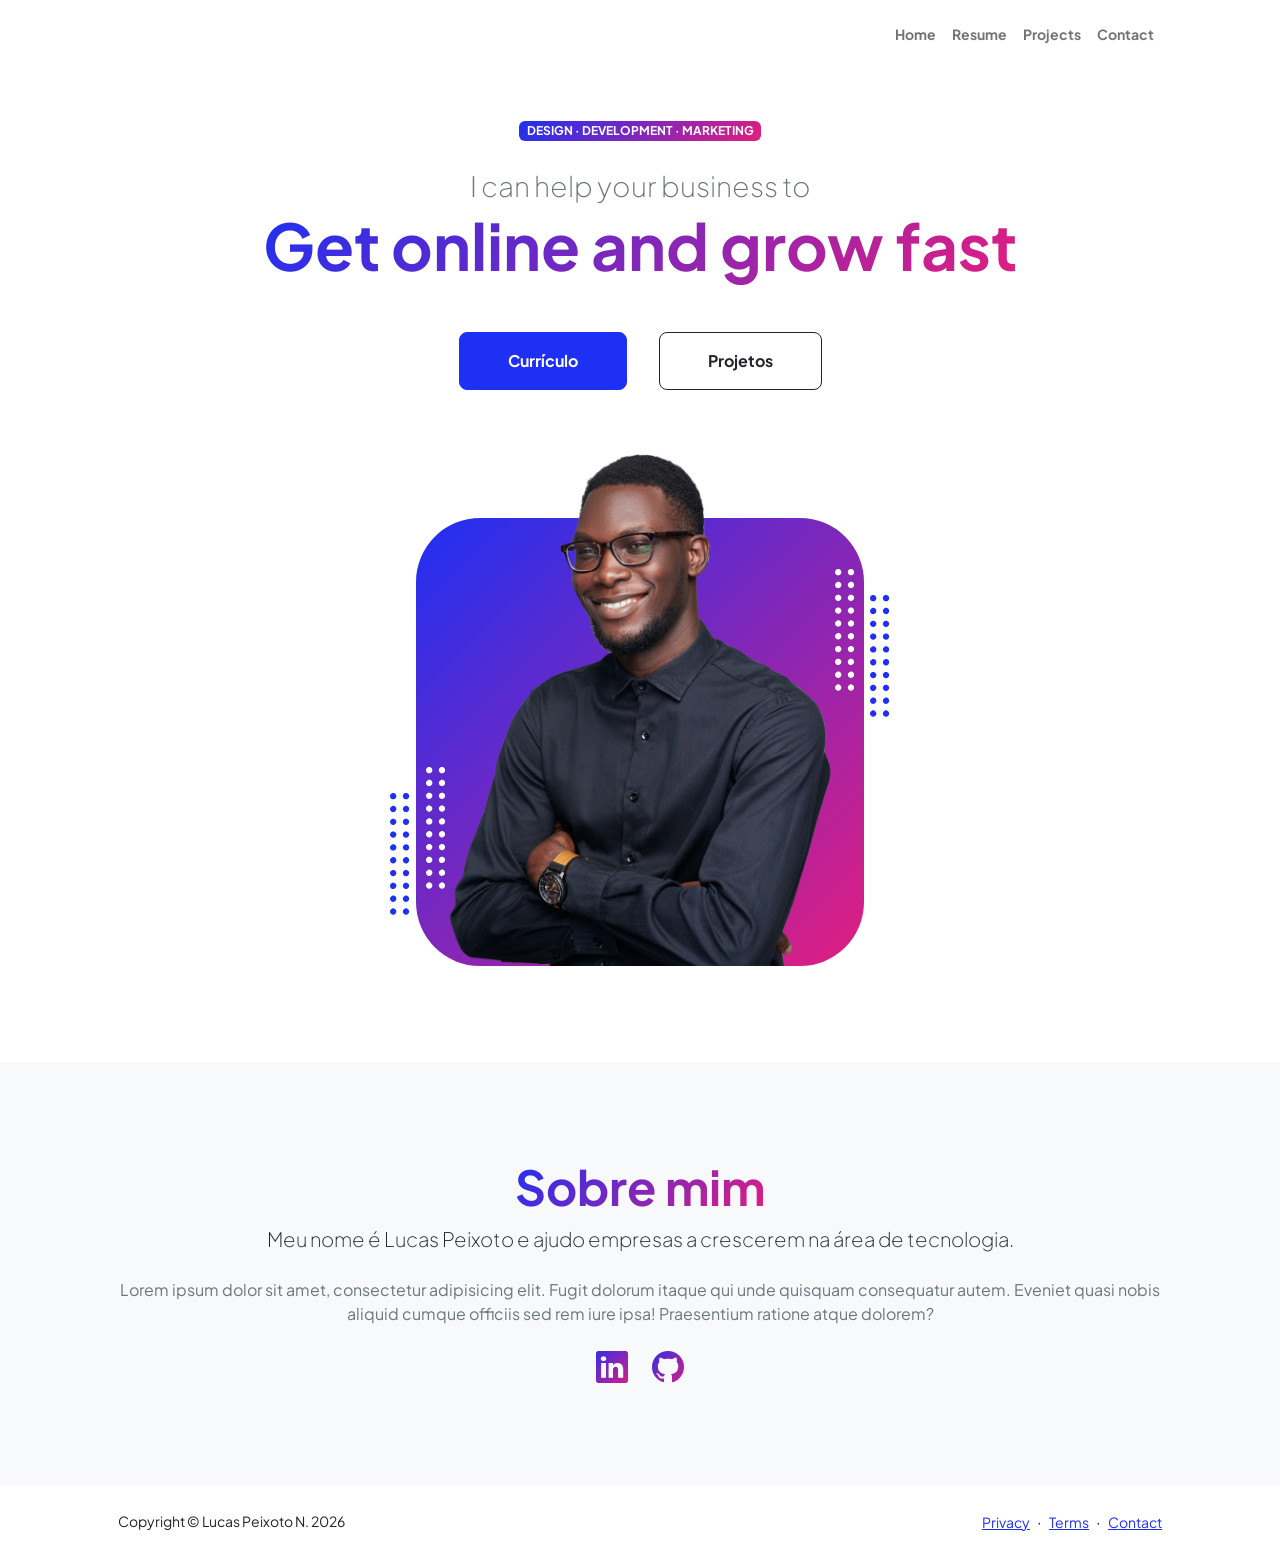
==== startbootstrap-personal-gh-pages/index.html @ f441ab60 "Primeiro commit do portfólio" ====
<!DOCTYPE html>
<html lang="en">
    <head>
        <meta charset="utf-8" />
        <meta name="viewport" content="width=device-width, initial-scale=1, shrink-to-fit=no" />
        <meta name="description" content="" />
        <meta name="author" content="" />
        <title>Portifólio - Lucas Peixoto</title>
        <!-- Favicon-->
        <link rel="icon" type="image/x-icon" href="assets/favicon.ico" />
        <!-- Custom Google font-->
        <link rel="preconnect" href="https://fonts.googleapis.com" />
        <link rel="preconnect" href="https://fonts.gstatic.com" crossorigin />
        <link href="https://fonts.googleapis.com/css2?family=Plus+Jakarta+Sans:wght@100;200;300;400;500;600;700;800;900&amp;display=swap" rel="stylesheet" />
        <!-- Bootstrap icons-->
        <link href="https://cdn.jsdelivr.net/npm/bootstrap-icons@1.8.1/font/bootstrap-icons.css" rel="stylesheet" />
        <!-- Core theme CSS (includes Bootstrap)-->
        <link href="css/styles.css" rel="stylesheet" />
    </head>
    <body class="d-flex flex-column h-100">
        <main class="flex-shrink-0">
            <!-- Navigation-->
            <nav class="navbar navbar-expand-lg navbar-light bg-white py-3">
                <div class="container px-5">
                    <button class="navbar-toggler" type="button" data-bs-toggle="collapse" data-bs-target="#navbarSupportedContent" aria-controls="navbarSupportedContent" aria-expanded="false" aria-label="Toggle navigation"><span class="navbar-toggler-icon"></span></button>
                    <div class="collapse navbar-collapse" id="navbarSupportedContent">
                        <ul class="navbar-nav ms-auto mb-2 mb-lg-0 small fw-bolder">
                            <li class="nav-item"><a class="nav-link" href="index.html">Home</a></li>
                            <li class="nav-item"><a class="nav-link" href="resume.html">Resume</a></li>
                            <li class="nav-item"><a class="nav-link" href="projects.html">Projects</a></li>
                            <li class="nav-item"><a class="nav-link" href="contact.html">Contact</a></li>
                        </ul>
                    </div>
                </div>
            </nav>
            <!-- Header-->
            <header class="py-5">
                <div class="container px-5 pb-5">
                    <div class="row gx-5 align-items-center">
                        <div class="col-xxl-5">
                            <!-- Header text content-->
                            <div class="text-center text-xxl-start">
                                <div class="badge bg-gradient-primary-to-secondary text-white mb-4"><div class="text-uppercase">Design &middot; Development &middot; Marketing</div></div>
                                <div class="fs-3 fw-light text-muted">I can help your business to</div>
                                <h1 class="display-3 fw-bolder mb-5"><span class="text-gradient d-inline">Get online and grow fast</span></h1>
                                <div class="d-grid gap-3 d-sm-flex justify-content-sm-center justify-content-xxl-start mb-3">
                                    <a class="btn btn-primary btn-lg px-5 py-3 me-sm-3 fs-6 fw-bolder" href="resume.html">Currículo</a>
                                    <a class="btn btn-outline-dark btn-lg px-5 py-3 fs-6 fw-bolder" href="projects.html">Projetos</a>
                                </div>
                            </div>
                        </div>
                        <div class="col-xxl-7">
                            <!-- Header profile picture-->
                            <div class="d-flex justify-content-center mt-5 mt-xxl-0">
                                <div class="profile bg-gradient-primary-to-secondary">
                                    <!-- TIP: For best results, use a photo with a transparent background like the demo example below-->
                                    <!-- Watch a tutorial on how to do this on YouTube (link)-->
                                    <img class="profile-img" src="assets/profile.png" alt="..." />
                                    <div class="dots-1">
                                        <!-- SVG Dots-->
                                        <svg version="1.1" xmlns="http://www.w3.org/2000/svg" xmlns:xlink="http://www.w3.org/1999/xlink" x="0px" y="0px" viewBox="0 0 191.6 1215.4" style="enable-background: new 0 0 191.6 1215.4" xml:space="preserve">
                                            <g transform="translate(0.000000,1280.000000) scale(0.100000,-0.100000)">
                                                <path d="M227.7,12788.6c-105-35-200-141-222-248c-43-206,163-412,369-369c155,32,275,190,260,339c-11,105-90,213-190,262        C383.7,12801.6,289.7,12808.6,227.7,12788.6z"></path>
                                                <path d="M1507.7,12788.6c-151-50-253-216-222-362c25-119,136-230,254-255c194-41,395,142,375,339c-11,105-90,213-190,262        C1663.7,12801.6,1569.7,12808.6,1507.7,12788.6z"></path>
                                                <path d="M227.7,11508.6c-105-35-200-141-222-248c-43-206,163-412,369-369c155,32,275,190,260,339c-11,105-90,213-190,262        C383.7,11521.6,289.7,11528.6,227.7,11508.6z"></path>
                                                <path d="M1507.7,11508.6c-151-50-253-216-222-362c25-119,136-230,254-255c194-41,395,142,375,339c-11,105-90,213-190,262        C1663.7,11521.6,1569.7,11528.6,1507.7,11508.6z"></path>
                                                <path d="M227.7,10228.6c-105-35-200-141-222-248c-43-206,163-412,369-369c155,32,275,190,260,339c-11,105-90,213-190,262        C383.7,10241.6,289.7,10248.6,227.7,10228.6z"></path>
                                                <path d="M1507.7,10228.6c-105-35-200-141-222-248c-43-206,163-412,369-369c155,32,275,190,260,339c-11,105-90,213-190,262        C1663.7,10241.6,1569.7,10248.6,1507.7,10228.6z"></path>
                                                <path d="M227.7,8948.6c-105-35-200-141-222-248c-43-206,163-412,369-369c155,32,275,190,260,339c-11,105-90,213-190,262        C383.7,8961.6,289.7,8968.6,227.7,8948.6z"></path>
                                                <path d="M1507.7,8948.6c-105-35-200-141-222-248c-43-206,163-412,369-369c155,32,275,190,260,339c-11,105-90,213-190,262        C1663.7,8961.6,1569.7,8968.6,1507.7,8948.6z"></path>
                                                <path d="M227.7,7668.6c-105-35-200-141-222-248c-43-206,163-412,369-369c155,32,275,190,260,339c-11,105-90,213-190,262        C383.7,7681.6,289.7,7688.6,227.7,7668.6z"></path>
                                                <path d="M1507.7,7668.6c-105-35-200-141-222-248c-43-206,163-412,369-369c155,32,275,190,260,339c-11,105-90,213-190,262        C1663.7,7681.6,1569.7,7688.6,1507.7,7668.6z"></path>
                                                <path d="M227.7,6388.6c-105-35-200-141-222-248c-43-206,163-412,369-369c155,32,275,190,260,339c-11,105-90,213-190,262        C383.7,6401.6,289.7,6408.6,227.7,6388.6z"></path>
                                                <path d="M1507.7,6388.6c-105-35-200-141-222-248c-43-206,163-412,369-369c155,32,275,190,260,339c-11,105-90,213-190,262        C1663.7,6401.6,1569.7,6408.6,1507.7,6388.6z"></path>
                                                <path d="M227.7,5108.6c-105-35-200-141-222-248c-43-206,163-412,369-369c155,32,275,190,260,339c-11,105-90,213-190,262        C383.7,5121.6,289.7,5128.6,227.7,5108.6z"></path>
                                                <path d="M1507.7,5108.6c-105-35-200-141-222-248c-43-206,163-412,369-369c155,32,275,190,260,339c-11,105-90,213-190,262        C1663.7,5121.6,1569.7,5128.6,1507.7,5108.6z"></path>
                                                <path d="M227.7,3828.6c-105-35-200-141-222-248c-43-206,163-412,369-369c155,32,275,190,260,339c-11,105-90,213-190,262        C383.7,3841.6,289.7,3848.6,227.7,3828.6z"></path>
                                                <path d="M1507.7,3828.6c-105-35-200-141-222-248c-43-206,163-412,369-369c155,32,275,190,260,339c-11,105-90,213-190,262        C1663.7,3841.6,1569.7,3848.6,1507.7,3828.6z"></path>
                                                <path d="M227.7,2548.6c-105-35-200-141-222-248c-43-206,163-412,369-369c155,32,275,190,260,339c-11,105-90,213-190,262        C383.7,2561.6,289.7,2568.6,227.7,2548.6z"></path>
                                                <path d="M1507.7,2548.6c-105-35-200-141-222-248c-43-206,163-412,369-369c155,32,275,190,260,339c-11,105-90,213-190,262        C1663.7,2561.6,1569.7,2568.6,1507.7,2548.6z"></path>
                                                <path d="M227.7,1268.6c-105-35-200-141-222-248c-43-206,163-412,369-369c155,32,275,190,260,339c-11,105-90,213-190,262        C383.7,1281.6,289.7,1288.6,227.7,1268.6z"></path>
                                                <path d="M1507.7,1268.6c-105-35-200-141-222-248c-43-206,163-412,369-369c155,32,275,190,260,339c-11,105-90,213-190,262        C1663.7,1281.6,1569.7,1288.6,1507.7,1268.6z"></path>
                                            </g>
                                        </svg>
                                        <!-- END of SVG dots-->
                                    </div>
                                    <div class="dots-2">
                                        <!-- SVG Dots-->
                                        <svg version="1.1" xmlns="http://www.w3.org/2000/svg" xmlns:xlink="http://www.w3.org/1999/xlink" x="0px" y="0px" viewBox="0 0 191.6 1215.4" style="enable-background: new 0 0 191.6 1215.4" xml:space="preserve">
                                            <g transform="translate(0.000000,1280.000000) scale(0.100000,-0.100000)">
                                                <path d="M227.7,12788.6c-105-35-200-141-222-248c-43-206,163-412,369-369c155,32,275,190,260,339c-11,105-90,213-190,262        C383.7,12801.6,289.7,12808.6,227.7,12788.6z"></path>
                                                <path d="M1507.7,12788.6c-151-50-253-216-222-362c25-119,136-230,254-255c194-41,395,142,375,339c-11,105-90,213-190,262        C1663.7,12801.6,1569.7,12808.6,1507.7,12788.6z"></path>
                                                <path d="M227.7,11508.6c-105-35-200-141-222-248c-43-206,163-412,369-369c155,32,275,190,260,339c-11,105-90,213-190,262        C383.7,11521.6,289.7,11528.6,227.7,11508.6z"></path>
                                                <path d="M1507.7,11508.6c-151-50-253-216-222-362c25-119,136-230,254-255c194-41,395,142,375,339c-11,105-90,213-190,262        C1663.7,11521.6,1569.7,11528.6,1507.7,11508.6z"></path>
                                                <path d="M227.7,10228.6c-105-35-200-141-222-248c-43-206,163-412,369-369c155,32,275,190,260,339c-11,105-90,213-190,262        C383.7,10241.6,289.7,10248.6,227.7,10228.6z"></path>
                                                <path d="M1507.7,10228.6c-105-35-200-141-222-248c-43-206,163-412,369-369c155,32,275,190,260,339c-11,105-90,213-190,262        C1663.7,10241.6,1569.7,10248.6,1507.7,10228.6z"></path>
                                                <path d="M227.7,8948.6c-105-35-200-141-222-248c-43-206,163-412,369-369c155,32,275,190,260,339c-11,105-90,213-190,262        C383.7,8961.6,289.7,8968.6,227.7,8948.6z"></path>
                                                <path d="M1507.7,8948.6c-105-35-200-141-222-248c-43-206,163-412,369-369c155,32,275,190,260,339c-11,105-90,213-190,262        C1663.7,8961.6,1569.7,8968.6,1507.7,8948.6z"></path>
                                                <path d="M227.7,7668.6c-105-35-200-141-222-248c-43-206,163-412,369-369c155,32,275,190,260,339c-11,105-90,213-190,262        C383.7,7681.6,289.7,7688.6,227.7,7668.6z"></path>
                                                <path d="M1507.7,7668.6c-105-35-200-141-222-248c-43-206,163-412,369-369c155,32,275,190,260,339c-11,105-90,213-190,262        C1663.7,7681.6,1569.7,7688.6,1507.7,7668.6z"></path>
                                                <path d="M227.7,6388.6c-105-35-200-141-222-248c-43-206,163-412,369-369c155,32,275,190,260,339c-11,105-90,213-190,262        C383.7,6401.6,289.7,6408.6,227.7,6388.6z"></path>
                                                <path d="M1507.7,6388.6c-105-35-200-141-222-248c-43-206,163-412,369-369c155,32,275,190,260,339c-11,105-90,213-190,262        C1663.7,6401.6,1569.7,6408.6,1507.7,6388.6z"></path>
                                                <path d="M227.7,5108.6c-105-35-200-141-222-248c-43-206,163-412,369-369c155,32,275,190,260,339c-11,105-90,213-190,262        C383.7,5121.6,289.7,5128.6,227.7,5108.6z"></path>
                                                <path d="M1507.7,5108.6c-105-35-200-141-222-248c-43-206,163-412,369-369c155,32,275,190,260,339c-11,105-90,213-190,262        C1663.7,5121.6,1569.7,5128.6,1507.7,5108.6z"></path>
                                                <path d="M227.7,3828.6c-105-35-200-141-222-248c-43-206,163-412,369-369c155,32,275,190,260,339c-11,105-90,213-190,262        C383.7,3841.6,289.7,3848.6,227.7,3828.6z"></path>
                                                <path d="M1507.7,3828.6c-105-35-200-141-222-248c-43-206,163-412,369-369c155,32,275,190,260,339c-11,105-90,213-190,262        C1663.7,3841.6,1569.7,3848.6,1507.7,3828.6z"></path>
                                                <path d="M227.7,2548.6c-105-35-200-141-222-248c-43-206,163-412,369-369c155,32,275,190,260,339c-11,105-90,213-190,262        C383.7,2561.6,289.7,2568.6,227.7,2548.6z"></path>
                                                <path d="M1507.7,2548.6c-105-35-200-141-222-248c-43-206,163-412,369-369c155,32,275,190,260,339c-11,105-90,213-190,262        C1663.7,2561.6,1569.7,2568.6,1507.7,2548.6z"></path>
                                                <path d="M227.7,1268.6c-105-35-200-141-222-248c-43-206,163-412,369-369c155,32,275,190,260,339c-11,105-90,213-190,262        C383.7,1281.6,289.7,1288.6,227.7,1268.6z"></path>
                                                <path d="M1507.7,1268.6c-105-35-200-141-222-248c-43-206,163-412,369-369c155,32,275,190,260,339c-11,105-90,213-190,262        C1663.7,1281.6,1569.7,1288.6,1507.7,1268.6z"></path>
                                            </g>
                                        </svg>
                                        <!-- END of SVG dots-->
                                    </div>
                                    <div class="dots-3">
                                        <!-- SVG Dots-->
                                        <svg version="1.1" xmlns="http://www.w3.org/2000/svg" xmlns:xlink="http://www.w3.org/1999/xlink" x="0px" y="0px" viewBox="0 0 191.6 1215.4" style="enable-background: new 0 0 191.6 1215.4" xml:space="preserve">
                                            <g transform="translate(0.000000,1280.000000) scale(0.100000,-0.100000)">
                                                <path d="M227.7,12788.6c-105-35-200-141-222-248c-43-206,163-412,369-369c155,32,275,190,260,339c-11,105-90,213-190,262        C383.7,12801.6,289.7,12808.6,227.7,12788.6z"></path>
                                                <path d="M1507.7,12788.6c-151-50-253-216-222-362c25-119,136-230,254-255c194-41,395,142,375,339c-11,105-90,213-190,262        C1663.7,12801.6,1569.7,12808.6,1507.7,12788.6z"></path>
                                                <path d="M227.7,11508.6c-105-35-200-141-222-248c-43-206,163-412,369-369c155,32,275,190,260,339c-11,105-90,213-190,262        C383.7,11521.6,289.7,11528.6,227.7,11508.6z"></path>
                                                <path d="M1507.7,11508.6c-151-50-253-216-222-362c25-119,136-230,254-255c194-41,395,142,375,339c-11,105-90,213-190,262        C1663.7,11521.6,1569.7,11528.6,1507.7,11508.6z"></path>
                                                <path d="M227.7,10228.6c-105-35-200-141-222-248c-43-206,163-412,369-369c155,32,275,190,260,339c-11,105-90,213-190,262        C383.7,10241.6,289.7,10248.6,227.7,10228.6z"></path>
                                                <path d="M1507.7,10228.6c-105-35-200-141-222-248c-43-206,163-412,369-369c155,32,275,190,260,339c-11,105-90,213-190,262        C1663.7,10241.6,1569.7,10248.6,1507.7,10228.6z"></path>
                                                <path d="M227.7,8948.6c-105-35-200-141-222-248c-43-206,163-412,369-369c155,32,275,190,260,339c-11,105-90,213-190,262        C383.7,8961.6,289.7,8968.6,227.7,8948.6z"></path>
                                                <path d="M1507.7,8948.6c-105-35-200-141-222-248c-43-206,163-412,369-369c155,32,275,190,260,339c-11,105-90,213-190,262        C1663.7,8961.6,1569.7,8968.6,1507.7,8948.6z"></path>
                                                <path d="M227.7,7668.6c-105-35-200-141-222-248c-43-206,163-412,369-369c155,32,275,190,260,339c-11,105-90,213-190,262        C383.7,7681.6,289.7,7688.6,227.7,7668.6z"></path>
                                                <path d="M1507.7,7668.6c-105-35-200-141-222-248c-43-206,163-412,369-369c155,32,275,190,260,339c-11,105-90,213-190,262        C1663.7,7681.6,1569.7,7688.6,1507.7,7668.6z"></path>
                                                <path d="M227.7,6388.6c-105-35-200-141-222-248c-43-206,163-412,369-369c155,32,275,190,260,339c-11,105-90,213-190,262        C383.7,6401.6,289.7,6408.6,227.7,6388.6z"></path>
                                                <path d="M1507.7,6388.6c-105-35-200-141-222-248c-43-206,163-412,369-369c155,32,275,190,260,339c-11,105-90,213-190,262        C1663.7,6401.6,1569.7,6408.6,1507.7,6388.6z"></path>
                                                <path d="M227.7,5108.6c-105-35-200-141-222-248c-43-206,163-412,369-369c155,32,275,190,260,339c-11,105-90,213-190,262        C383.7,5121.6,289.7,5128.6,227.7,5108.6z"></path>
                                                <path d="M1507.7,5108.6c-105-35-200-141-222-248c-43-206,163-412,369-369c155,32,275,190,260,339c-11,105-90,213-190,262        C1663.7,5121.6,1569.7,5128.6,1507.7,5108.6z"></path>
                                                <path d="M227.7,3828.6c-105-35-200-141-222-248c-43-206,163-412,369-369c155,32,275,190,260,339c-11,105-90,213-190,262        C383.7,3841.6,289.7,3848.6,227.7,3828.6z"></path>
                                                <path d="M1507.7,3828.6c-105-35-200-141-222-248c-43-206,163-412,369-369c155,32,275,190,260,339c-11,105-90,213-190,262        C1663.7,3841.6,1569.7,3848.6,1507.7,3828.6z"></path>
                                                <path d="M227.7,2548.6c-105-35-200-141-222-248c-43-206,163-412,369-369c155,32,275,190,260,339c-11,105-90,213-190,262        C383.7,2561.6,289.7,2568.6,227.7,2548.6z"></path>
                                                <path d="M1507.7,2548.6c-105-35-200-141-222-248c-43-206,163-412,369-369c155,32,275,190,260,339c-11,105-90,213-190,262        C1663.7,2561.6,1569.7,2568.6,1507.7,2548.6z"></path>
                                                <path d="M227.7,1268.6c-105-35-200-141-222-248c-43-206,163-412,369-369c155,32,275,190,260,339c-11,105-90,213-190,262        C383.7,1281.6,289.7,1288.6,227.7,1268.6z"></path>
                                                <path d="M1507.7,1268.6c-105-35-200-141-222-248c-43-206,163-412,369-369c155,32,275,190,260,339c-11,105-90,213-190,262        C1663.7,1281.6,1569.7,1288.6,1507.7,1268.6z"></path>
                                            </g>
                                        </svg>
                                        <!-- END of SVG dots-->
                                    </div>
                                    <div class="dots-4">
                                        <!-- SVG Dots-->
                                        <svg version="1.1" xmlns="http://www.w3.org/2000/svg" xmlns:xlink="http://www.w3.org/1999/xlink" x="0px" y="0px" viewBox="0 0 191.6 1215.4" style="enable-background: new 0 0 191.6 1215.4" xml:space="preserve">
                                            <g transform="translate(0.000000,1280.000000) scale(0.100000,-0.100000)">
                                                <path d="M227.7,12788.6c-105-35-200-141-222-248c-43-206,163-412,369-369c155,32,275,190,260,339c-11,105-90,213-190,262        C383.7,12801.6,289.7,12808.6,227.7,12788.6z"></path>
                                                <path d="M1507.7,12788.6c-151-50-253-216-222-362c25-119,136-230,254-255c194-41,395,142,375,339c-11,105-90,213-190,262        C1663.7,12801.6,1569.7,12808.6,1507.7,12788.6z"></path>
                                                <path d="M227.7,11508.6c-105-35-200-141-222-248c-43-206,163-412,369-369c155,32,275,190,260,339c-11,105-90,213-190,262        C383.7,11521.6,289.7,11528.6,227.7,11508.6z"></path>
                                                <path d="M1507.7,11508.6c-151-50-253-216-222-362c25-119,136-230,254-255c194-41,395,142,375,339c-11,105-90,213-190,262        C1663.7,11521.6,1569.7,11528.6,1507.7,11508.6z"></path>
                                                <path d="M227.7,10228.6c-105-35-200-141-222-248c-43-206,163-412,369-369c155,32,275,190,260,339c-11,105-90,213-190,262        C383.7,10241.6,289.7,10248.6,227.7,10228.6z"></path>
                                                <path d="M1507.7,10228.6c-105-35-200-141-222-248c-43-206,163-412,369-369c155,32,275,190,260,339c-11,105-90,213-190,262        C1663.7,10241.6,1569.7,10248.6,1507.7,10228.6z"></path>
                                                <path d="M227.7,8948.6c-105-35-200-141-222-248c-43-206,163-412,369-369c155,32,275,190,260,339c-11,105-90,213-190,262        C383.7,8961.6,289.7,8968.6,227.7,8948.6z"></path>
                                                <path d="M1507.7,8948.6c-105-35-200-141-222-248c-43-206,163-412,369-369c155,32,275,190,260,339c-11,105-90,213-190,262        C1663.7,8961.6,1569.7,8968.6,1507.7,8948.6z"></path>
                                                <path d="M227.7,7668.6c-105-35-200-141-222-248c-43-206,163-412,369-369c155,32,275,190,260,339c-11,105-90,213-190,262        C383.7,7681.6,289.7,7688.6,227.7,7668.6z"></path>
                                                <path d="M1507.7,7668.6c-105-35-200-141-222-248c-43-206,163-412,369-369c155,32,275,190,260,339c-11,105-90,213-190,262        C1663.7,7681.6,1569.7,7688.6,1507.7,7668.6z"></path>
                                                <path d="M227.7,6388.6c-105-35-200-141-222-248c-43-206,163-412,369-369c155,32,275,190,260,339c-11,105-90,213-190,262        C383.7,6401.6,289.7,6408.6,227.7,6388.6z"></path>
                                                <path d="M1507.7,6388.6c-105-35-200-141-222-248c-43-206,163-412,369-369c155,32,275,190,260,339c-11,105-90,213-190,262        C1663.7,6401.6,1569.7,6408.6,1507.7,6388.6z"></path>
                                                <path d="M227.7,5108.6c-105-35-200-141-222-248c-43-206,163-412,369-369c155,32,275,190,260,339c-11,105-90,213-190,262        C383.7,5121.6,289.7,5128.6,227.7,5108.6z"></path>
                                                <path d="M1507.7,5108.6c-105-35-200-141-222-248c-43-206,163-412,369-369c155,32,275,190,260,339c-11,105-90,213-190,262        C1663.7,5121.6,1569.7,5128.6,1507.7,5108.6z"></path>
                                                <path d="M227.7,3828.6c-105-35-200-141-222-248c-43-206,163-412,369-369c155,32,275,190,260,339c-11,105-90,213-190,262        C383.7,3841.6,289.7,3848.6,227.7,3828.6z"></path>
                                                <path d="M1507.7,3828.6c-105-35-200-141-222-248c-43-206,163-412,369-369c155,32,275,190,260,339c-11,105-90,213-190,262        C1663.7,3841.6,1569.7,3848.6,1507.7,3828.6z"></path>
                                                <path d="M227.7,2548.6c-105-35-200-141-222-248c-43-206,163-412,369-369c155,32,275,190,260,339c-11,105-90,213-190,262        C383.7,2561.6,289.7,2568.6,227.7,2548.6z"></path>
                                                <path d="M1507.7,2548.6c-105-35-200-141-222-248c-43-206,163-412,369-369c155,32,275,190,260,339c-11,105-90,213-190,262        C1663.7,2561.6,1569.7,2568.6,1507.7,2548.6z"></path>
                                                <path d="M227.7,1268.6c-105-35-200-141-222-248c-43-206,163-412,369-369c155,32,275,190,260,339c-11,105-90,213-190,262        C383.7,1281.6,289.7,1288.6,227.7,1268.6z"></path>
                                                <path d="M1507.7,1268.6c-105-35-200-141-222-248c-43-206,163-412,369-369c155,32,275,190,260,339c-11,105-90,213-190,262        C1663.7,1281.6,1569.7,1288.6,1507.7,1268.6z"></path>
                                            </g>
                                        </svg>
                                        <!-- END of SVG dots-->
                                    </div>
                                </div>
                            </div>
                        </div>
                    </div>
                </div>
            </header>
            <!-- About Section-->
            <section class="bg-light py-5">
                <div class="container px-5">
                    <div class="row gx-5 justify-content-center">
                        <div class="col-xxl-8">
                            <div class="text-center my-5">
                                <h2 class="display-5 fw-bolder"><span class="text-gradient d-inline">Sobre mim</span></h2>
                                <p class="lead fw-light mb-4">Meu nome é Lucas Peixoto e ajudo empresas a crescerem na área de tecnologia.</p>
                                <p class="text-muted">Lorem ipsum dolor sit amet, consectetur adipisicing elit. Fugit dolorum itaque qui unde quisquam consequatur autem. Eveniet quasi nobis aliquid cumque officiis sed rem iure ipsa! Praesentium ratione atque dolorem?</p>
                                <div class="d-flex justify-content-center fs-2 gap-4">
                                    <a class="text-gradient" href="https://www.linkedin.com/in/lucaspeixoton"><i class="bi bi-linkedin"></i></a>
                                    <a class="text-gradient" href="https://github.com/LucasPeixotoN"><i class="bi bi-github"></i></a>
                                </div>
                            </div>
                        </div>
                    </div>
                </div>
            </section>
        </main>
        <!-- Footer-->
        <footer class="bg-white py-4 mt-auto">
            <div class="container px-5">
                <div class="row align-items-center justify-content-between flex-column flex-sm-row">
                    <div class="col-auto"><div class="small m-0">Copyright &copy; Lucas Peixoto N. 2026</div></div>
                    <div class="col-auto">
                        <a class="small" href="#!">Privacy</a>
                        <span class="mx-1">&middot;</span>
                        <a class="small" href="#!">Terms</a>
                        <span class="mx-1">&middot;</span>
                        <a class="small" href="#!">Contact</a>
                    </div>
                </div>
            </div>
        </footer>
        <!-- Bootstrap core JS-->
        <script src="https://cdn.jsdelivr.net/npm/bootstrap@5.2.3/dist/js/bootstrap.bundle.min.js"></script>
        <!-- Core theme JS-->
        <script src="js/scripts.js"></script>
    </body>
</html>
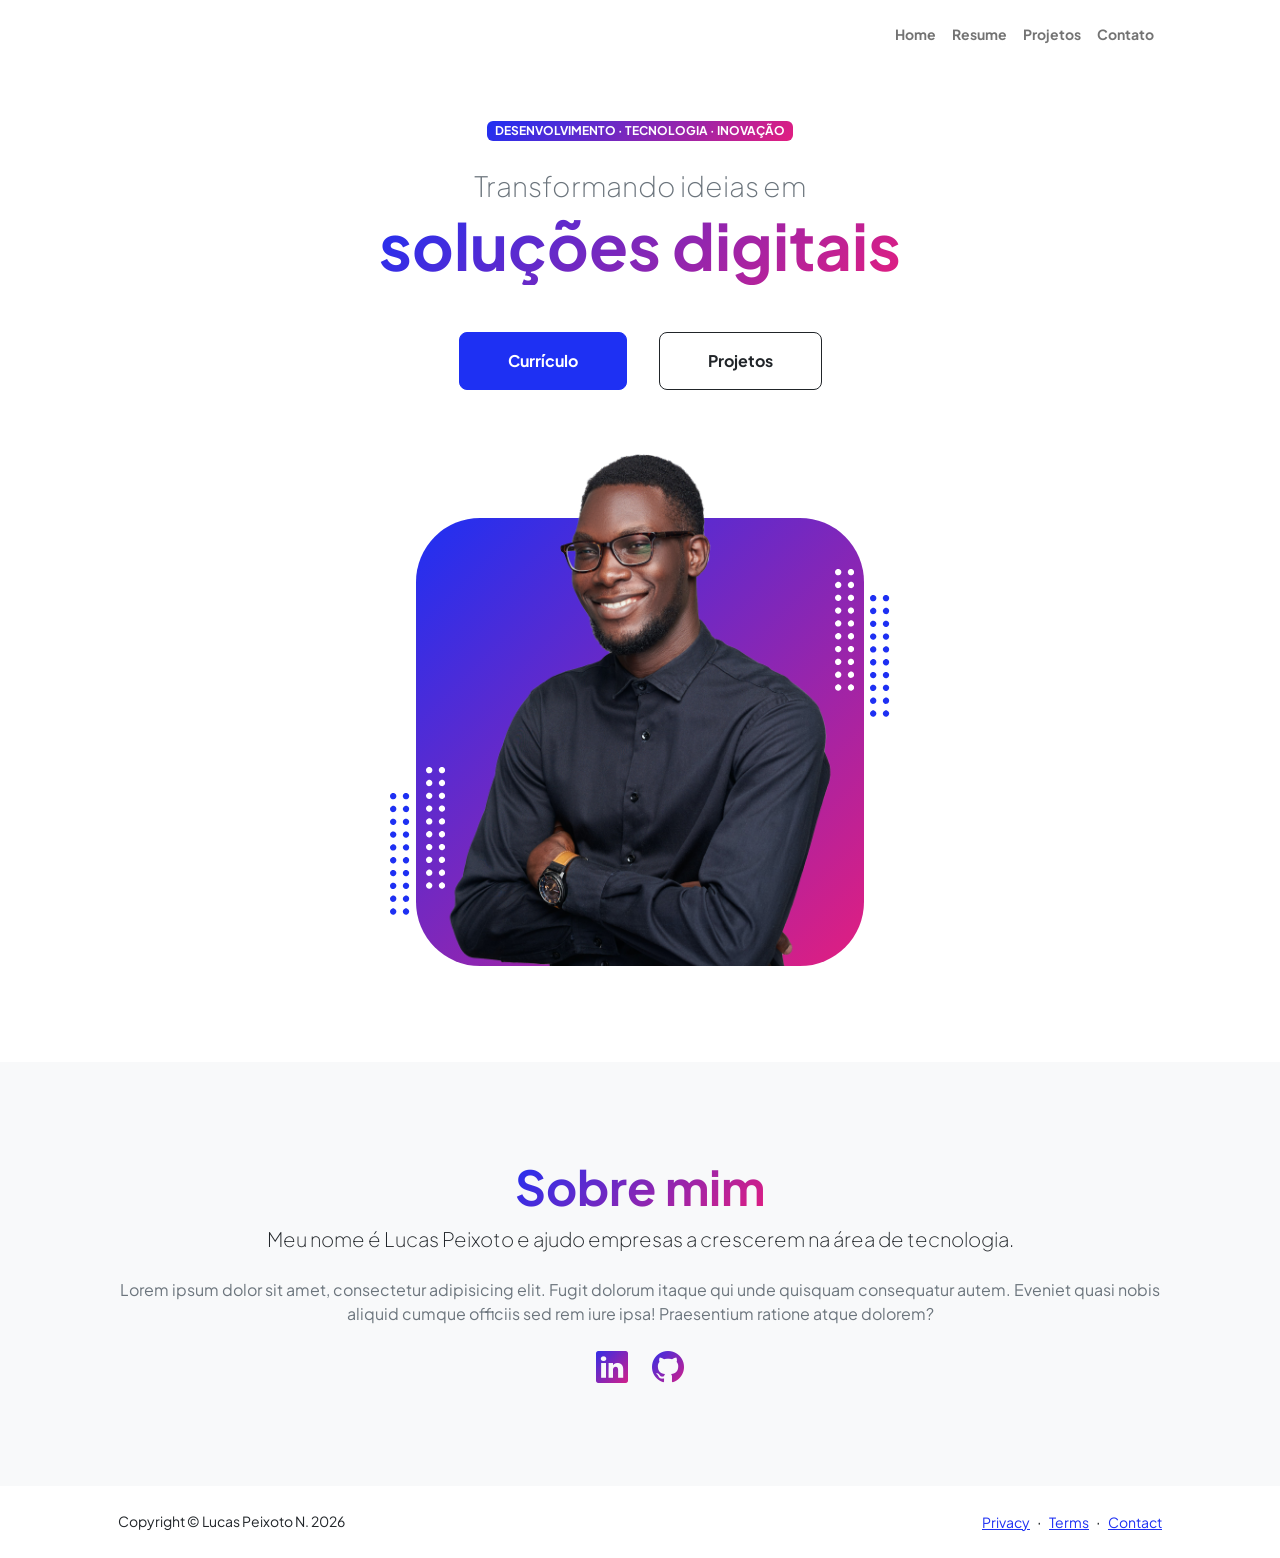
==== commit a43dc567: "Salvando antes de testes radicais" ====
--- a/startbootstrap-personal-gh-pages/index.html
+++ b/startbootstrap-personal-gh-pages/index.html
@@ -27,8 +27,8 @@
                         <ul class="navbar-nav ms-auto mb-2 mb-lg-0 small fw-bolder">
                             <li class="nav-item"><a class="nav-link" href="index.html">Home</a></li>
                             <li class="nav-item"><a class="nav-link" href="resume.html">Resume</a></li>
-                            <li class="nav-item"><a class="nav-link" href="projects.html">Projects</a></li>
-                            <li class="nav-item"><a class="nav-link" href="contact.html">Contact</a></li>
+                            <li class="nav-item"><a class="nav-link" href="projects.html">Projetos</a></li>
+                            <li class="nav-item"><a class="nav-link" href="contact.html">Contato</a></li>
                         </ul>
                     </div>
                 </div>
@@ -40,9 +40,9 @@
                         <div class="col-xxl-5">
                             <!-- Header text content-->
                             <div class="text-center text-xxl-start">
-                                <div class="badge bg-gradient-primary-to-secondary text-white mb-4"><div class="text-uppercase">Design &middot; Development &middot; Marketing</div></div>
-                                <div class="fs-3 fw-light text-muted">I can help your business to</div>
-                                <h1 class="display-3 fw-bolder mb-5"><span class="text-gradient d-inline">Get online and grow fast</span></h1>
+                                <div class="badge bg-gradient-primary-to-secondary text-white mb-4"><div class="text-uppercase">Desenvolvimento &middot; Tecnologia &middot; Inovação</div></div>
+                                <div class="fs-3 fw-light text-muted">Transformando ideias em </div>
+                                <h1 class="display-3 fw-bolder mb-5"><span class="text-gradient d-inline">soluções digitais</span></h1>
                                 <div class="d-grid gap-3 d-sm-flex justify-content-sm-center justify-content-xxl-start mb-3">
                                     <a class="btn btn-primary btn-lg px-5 py-3 me-sm-3 fs-6 fw-bolder" href="resume.html">Currículo</a>
                                     <a class="btn btn-outline-dark btn-lg px-5 py-3 fs-6 fw-bolder" href="projects.html">Projetos</a>
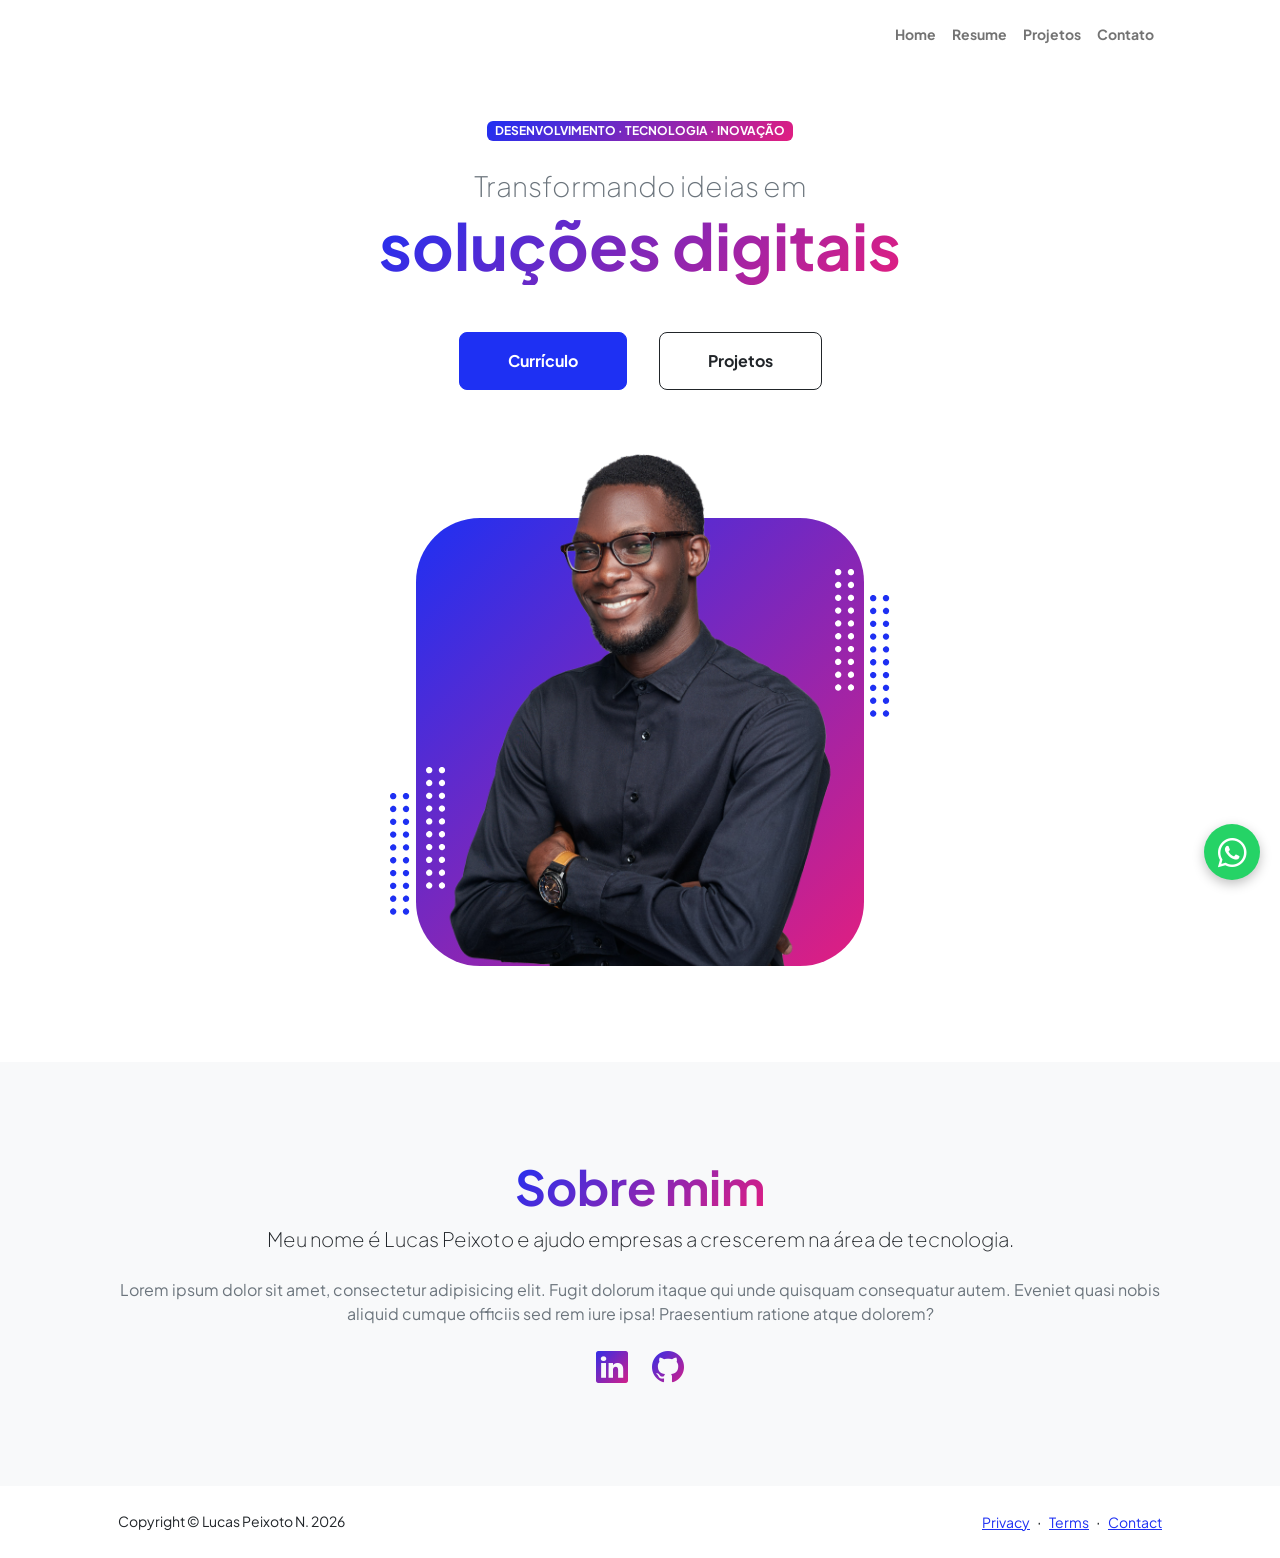
==== commit 88f88e2e: "Adicionando botão whatsapp" ====
--- a/startbootstrap-personal-gh-pages/index.html
+++ b/startbootstrap-personal-gh-pages/index.html
@@ -212,5 +212,11 @@
         <script src="https://cdn.jsdelivr.net/npm/bootstrap@5.2.3/dist/js/bootstrap.bundle.min.js"></script>
         <!-- Core theme JS-->
         <script src="js/scripts.js"></script>
+
+        <!-- Botão flutuante do WhatsApp -->
+        <a href="https://wa.me/5515988328760?text=Olá!%20Vi%20seu%20portfólio%20e%20gostaria%20de%20conversar."
+             class="whatsapp-float" target="_blank" rel="noopener" aria-label="Chamar no WhatsApp">
+             <i class="bi bi-whatsapp"></i>
+            </a>
     </body>
 </html>
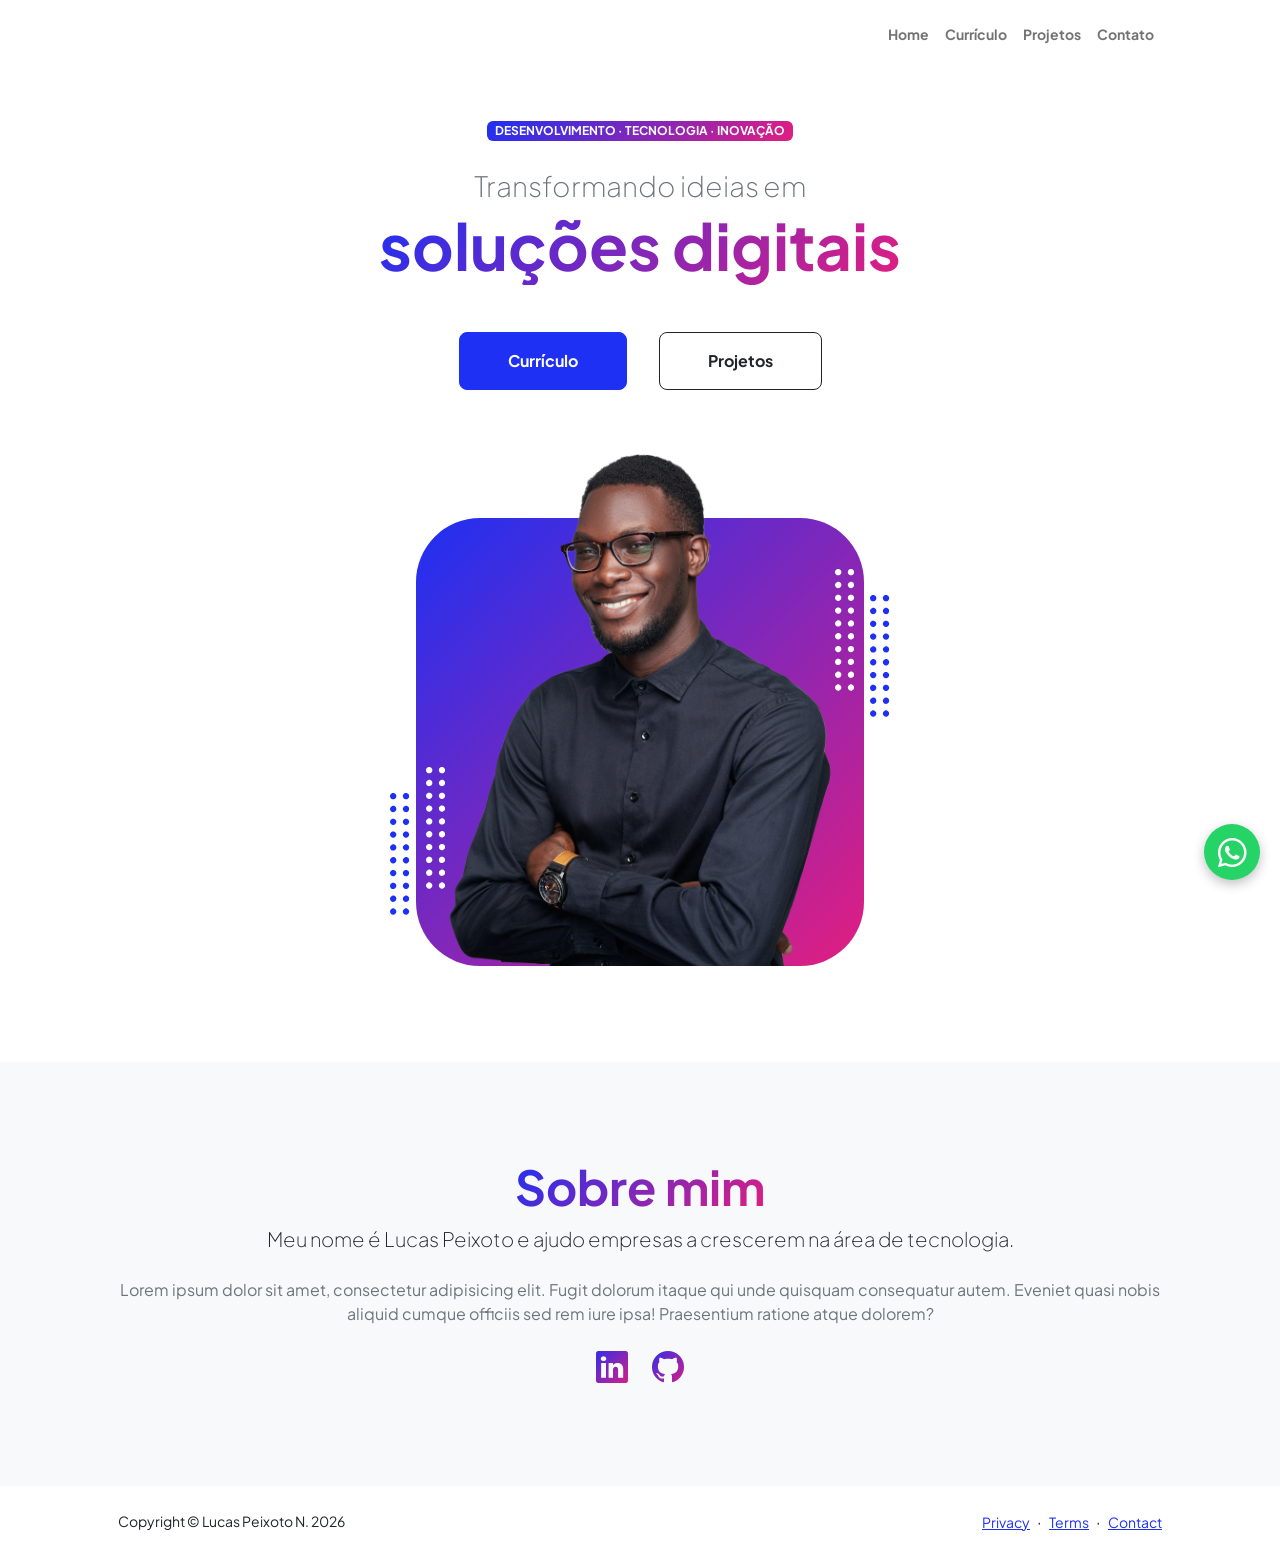
==== commit 9150a057: "Adicionando botão whatsapp" ====
--- a/startbootstrap-personal-gh-pages/index.html
+++ b/startbootstrap-personal-gh-pages/index.html
@@ -26,7 +26,7 @@
                     <div class="collapse navbar-collapse" id="navbarSupportedContent">
                         <ul class="navbar-nav ms-auto mb-2 mb-lg-0 small fw-bolder">
                             <li class="nav-item"><a class="nav-link" href="index.html">Home</a></li>
-                            <li class="nav-item"><a class="nav-link" href="resume.html">Resume</a></li>
+                            <li class="nav-item"><a class="nav-link" href="resume.html">Currículo</a></li>
                             <li class="nav-item"><a class="nav-link" href="projects.html">Projetos</a></li>
                             <li class="nav-item"><a class="nav-link" href="contact.html">Contato</a></li>
                         </ul>
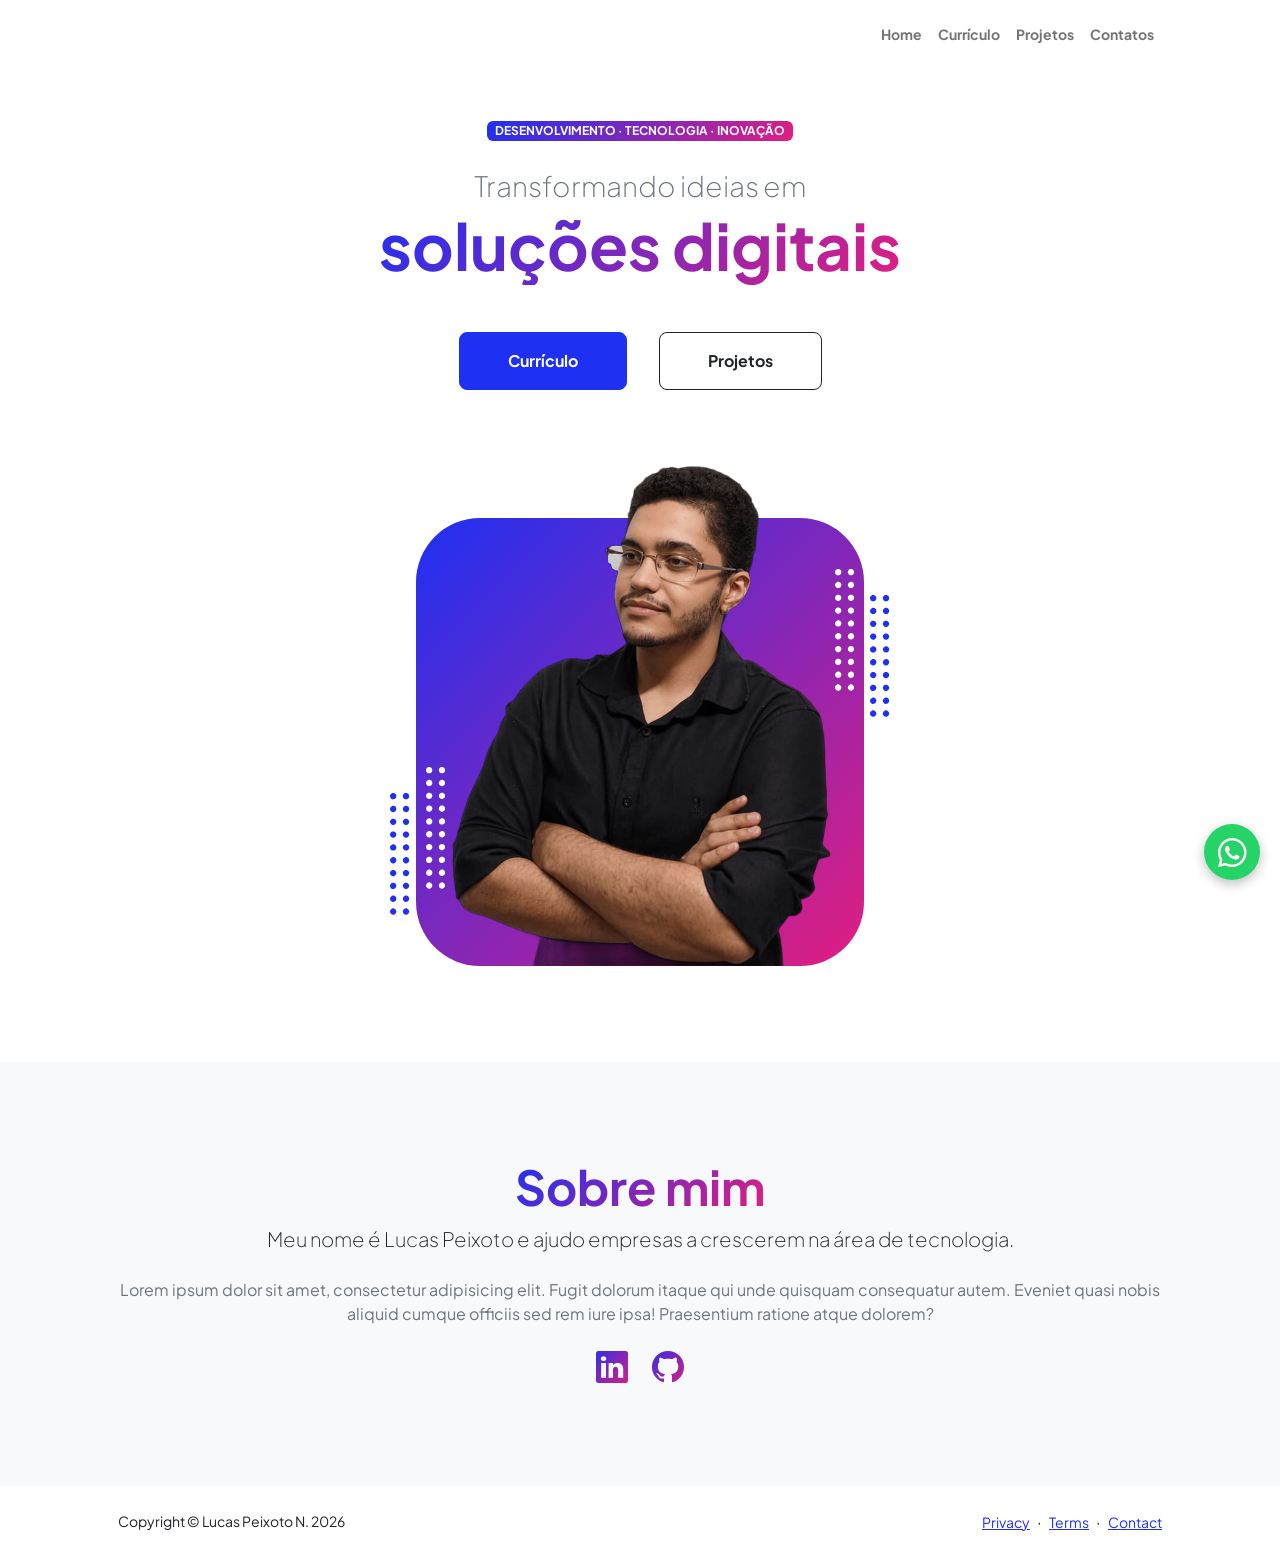
==== commit c684f956: "Reestruturando pastas e mudando design foto" ====
--- a/startbootstrap-personal-gh-pages/index.html
+++ b/startbootstrap-personal-gh-pages/index.html
@@ -20,19 +20,7 @@
     <body class="d-flex flex-column h-100">
         <main class="flex-shrink-0">
             <!-- Navigation-->
-            <nav class="navbar navbar-expand-lg navbar-light bg-white py-3">
-                <div class="container px-5">
-                    <button class="navbar-toggler" type="button" data-bs-toggle="collapse" data-bs-target="#navbarSupportedContent" aria-controls="navbarSupportedContent" aria-expanded="false" aria-label="Toggle navigation"><span class="navbar-toggler-icon"></span></button>
-                    <div class="collapse navbar-collapse" id="navbarSupportedContent">
-                        <ul class="navbar-nav ms-auto mb-2 mb-lg-0 small fw-bolder">
-                            <li class="nav-item"><a class="nav-link" href="index.html">Home</a></li>
-                            <li class="nav-item"><a class="nav-link" href="resume.html">Currículo</a></li>
-                            <li class="nav-item"><a class="nav-link" href="projects.html">Projetos</a></li>
-                            <li class="nav-item"><a class="nav-link" href="contact.html">Contato</a></li>
-                        </ul>
-                    </div>
-                </div>
-            </nav>
+            <div id="navbar"></div>
             <!-- Header-->
             <header class="py-5">
                 <div class="container px-5 pb-5">
@@ -55,7 +43,7 @@
                                 <div class="profile bg-gradient-primary-to-secondary">
                                     <!-- TIP: For best results, use a photo with a transparent background like the demo example below-->
                                     <!-- Watch a tutorial on how to do this on YouTube (link)-->
-                                    <img class="profile-img" src="assets/profile.png" alt="..." />
+                                    <img class="profile-img" src="assets/lucas.png" alt="..." />
                                     <div class="dots-1">
                                         <!-- SVG Dots-->
                                         <svg version="1.1" xmlns="http://www.w3.org/2000/svg" xmlns:xlink="http://www.w3.org/1999/xlink" x="0px" y="0px" viewBox="0 0 191.6 1215.4" style="enable-background: new 0 0 191.6 1215.4" xml:space="preserve">
@@ -194,29 +182,14 @@
             </section>
         </main>
         <!-- Footer-->
-        <footer class="bg-white py-4 mt-auto">
-            <div class="container px-5">
-                <div class="row align-items-center justify-content-between flex-column flex-sm-row">
-                    <div class="col-auto"><div class="small m-0">Copyright &copy; Lucas Peixoto N. 2026</div></div>
-                    <div class="col-auto">
-                        <a class="small" href="#!">Privacy</a>
-                        <span class="mx-1">&middot;</span>
-                        <a class="small" href="#!">Terms</a>
-                        <span class="mx-1">&middot;</span>
-                        <a class="small" href="#!">Contact</a>
-                    </div>
-                </div>
-            </div>
-        </footer>
+        <div id="footer"></div>
         <!-- Bootstrap core JS-->
         <script src="https://cdn.jsdelivr.net/npm/bootstrap@5.2.3/dist/js/bootstrap.bundle.min.js"></script>
         <!-- Core theme JS-->
         <script src="js/scripts.js"></script>
 
         <!-- Botão flutuante do WhatsApp -->
-        <a href="https://wa.me/5515988328760?text=Olá!%20Vi%20seu%20portfólio%20e%20gostaria%20de%20conversar."
-             class="whatsapp-float" target="_blank" rel="noopener" aria-label="Chamar no WhatsApp">
-             <i class="bi bi-whatsapp"></i>
-            </a>
+        <div id="whatsapp"></div>
+            <script src="js/scripts.js"></script>
     </body>
 </html>
